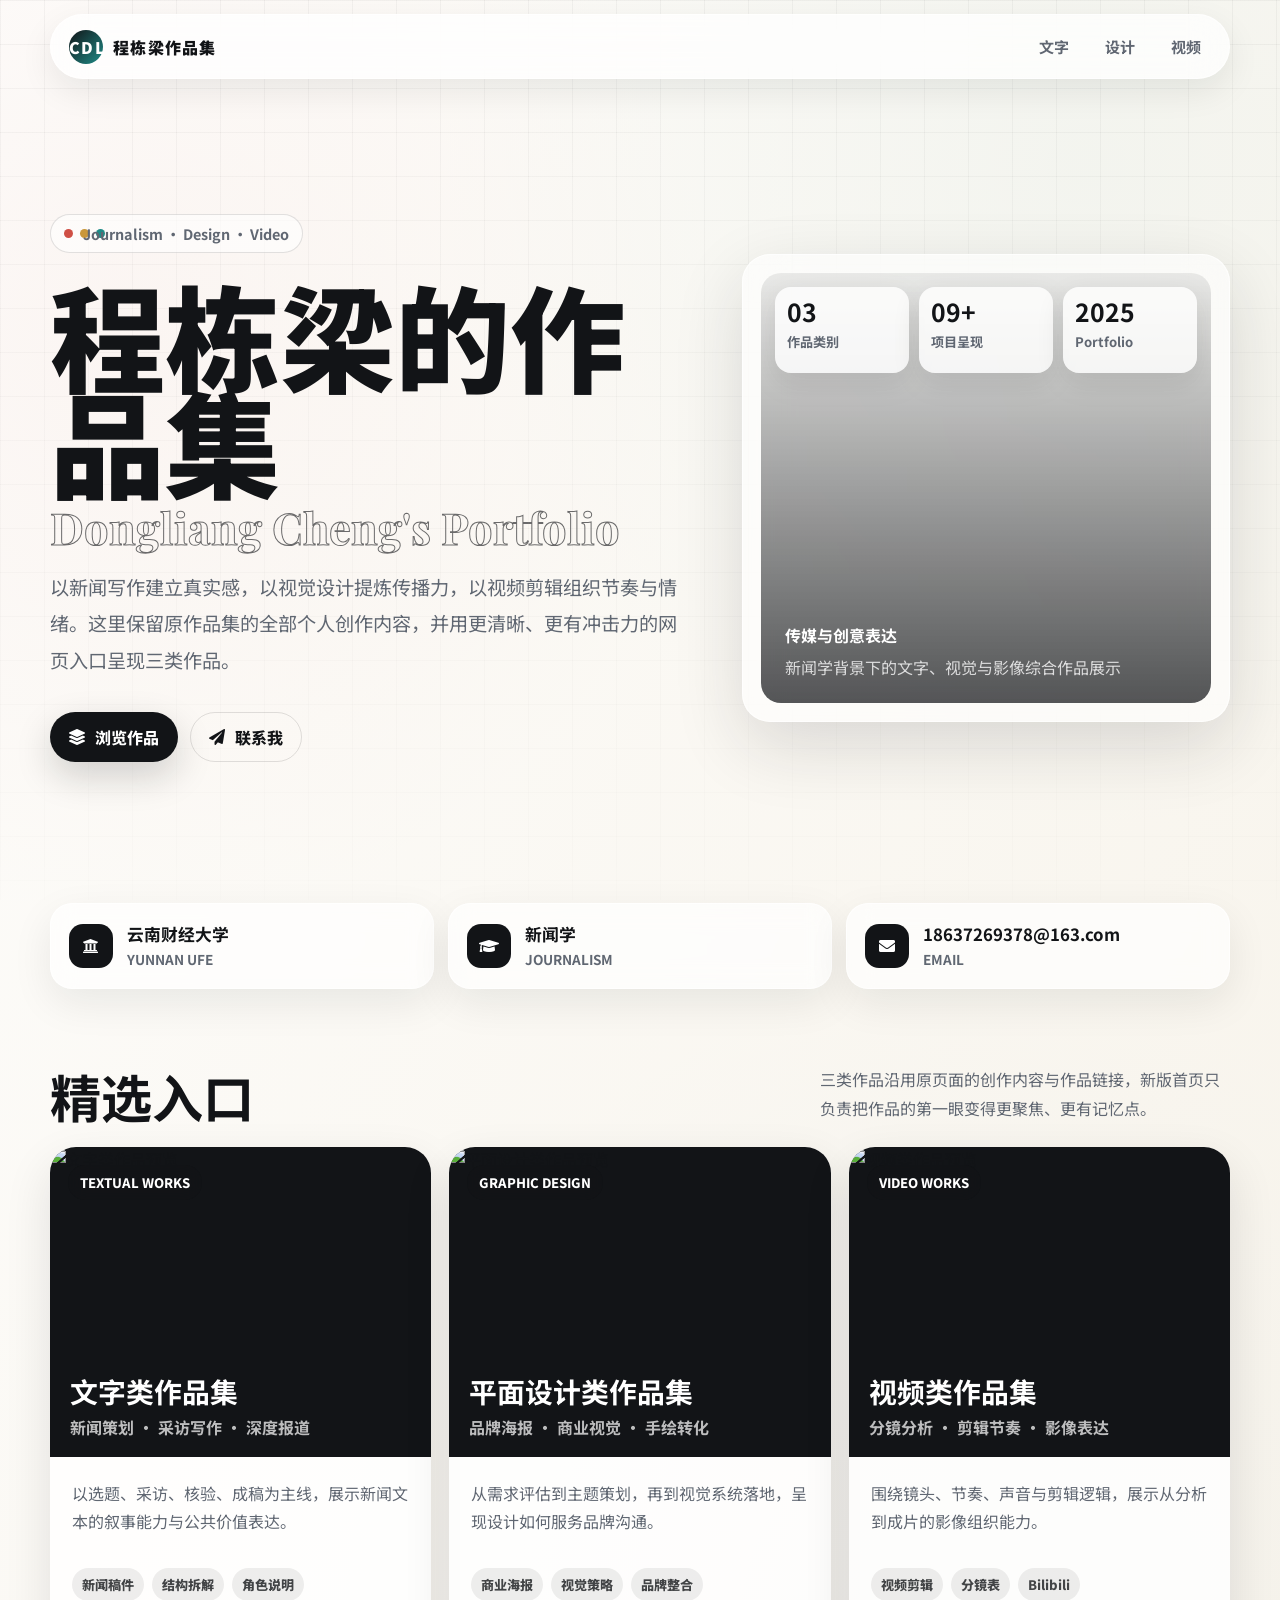
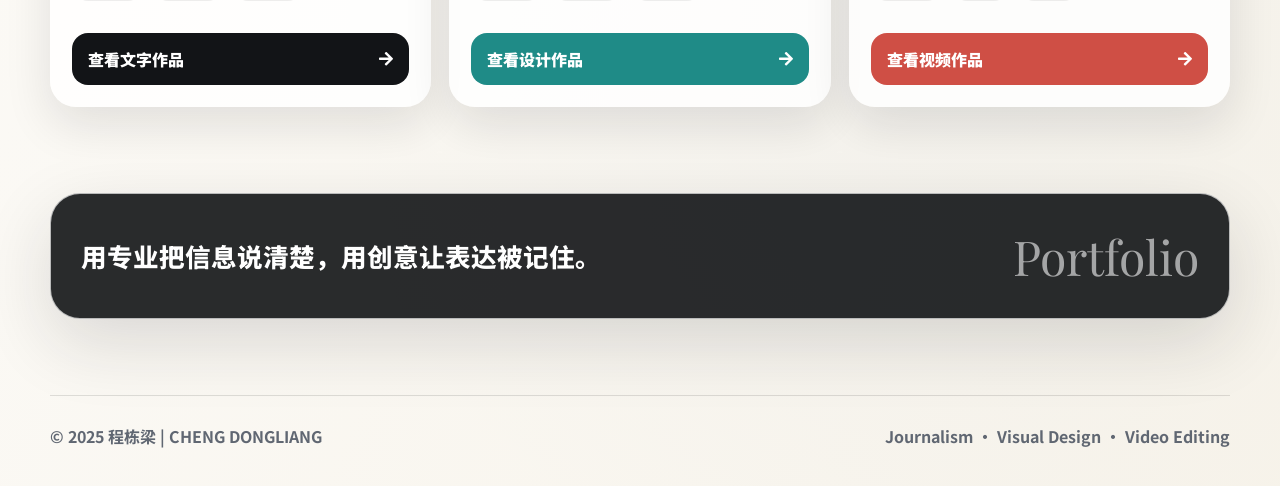
==== index.html @ c4493c50 "Publish portfolio site" ====
<!DOCTYPE html>
<html lang="zh-CN">
<head>
    <meta charset="UTF-8">
    <meta name="viewport" content="width=device-width, initial-scale=1.0">
    <title>程栋梁的作品集 | DONGLIANG CHENG'S PORTFOLIO</title>
    <link rel="preconnect" href="https://fonts.googleapis.com">
    <link rel="preconnect" href="https://fonts.gstatic.com" crossorigin>
    <link href="https://fonts.googleapis.com/css2?family=Noto+Sans+SC:wght@400;500;700;900&family=Playfair+Display:wght@600;700&display=swap" rel="stylesheet">
    <link rel="stylesheet" href="https://cdnjs.cloudflare.com/ajax/libs/font-awesome/5.15.3/css/all.min.css">
    <style>
        :root {
            --ink: #121417;
            --muted: #606772;
            --paper: #f7f3ea;
            --surface: rgba(255, 255, 255, 0.82);
            --line: rgba(18, 20, 23, 0.12);
            --gold: #c9973a;
            --red: #cf4f45;
            --teal: #1f8b87;
            --blue: #3d6fba;
            --shadow: 0 24px 70px rgba(28, 30, 34, 0.14);
        }

        * {
            box-sizing: border-box;
        }

        html {
            scroll-behavior: smooth;
        }

        body {
            margin: 0;
            min-height: 100vh;
            font-family: "Noto Sans SC", "Microsoft YaHei", sans-serif;
            color: var(--ink);
            background:
                linear-gradient(115deg, rgba(255,255,255,0.78), rgba(247,243,234,0.86)),
                radial-gradient(circle at 10% 16%, rgba(207,79,69,0.18), transparent 28%),
                radial-gradient(circle at 85% 8%, rgba(31,139,135,0.18), transparent 30%),
                radial-gradient(circle at 76% 78%, rgba(61,111,186,0.16), transparent 34%),
                var(--paper);
            overflow-x: hidden;
        }

        body::before {
            content: "";
            position: fixed;
            inset: 0;
            z-index: -2;
            background-image:
                linear-gradient(rgba(18,20,23,0.045) 1px, transparent 1px),
                linear-gradient(90deg, rgba(18,20,23,0.045) 1px, transparent 1px);
            background-size: 44px 44px;
            mask-image: linear-gradient(to bottom, rgba(0,0,0,0.9), rgba(0,0,0,0.2));
        }

        a {
            color: inherit;
            text-decoration: none;
        }

        img {
            display: block;
            max-width: 100%;
        }

        .cursor-light {
            position: fixed;
            width: 280px;
            height: 280px;
            border-radius: 50%;
            pointer-events: none;
            z-index: -1;
            background: radial-gradient(circle, rgba(255,255,255,0.72), transparent 66%);
            transform: translate(-50%, -50%);
            opacity: 0;
            transition: opacity 0.25s ease;
            filter: blur(4px);
        }

        .site-shell {
            width: min(1180px, calc(100% - 40px));
            margin: 0 auto;
        }

        .topbar {
            position: sticky;
            top: 14px;
            z-index: 20;
            display: flex;
            align-items: center;
            justify-content: space-between;
            gap: 18px;
            margin: 14px auto 0;
            padding: 12px 14px 12px 18px;
            border: 1px solid rgba(255,255,255,0.65);
            border-radius: 999px;
            background: rgba(255, 255, 255, 0.74);
            backdrop-filter: blur(18px);
            box-shadow: 0 12px 34px rgba(18,20,23,0.08);
        }

        .brand-mark {
            display: flex;
            align-items: center;
            gap: 10px;
            font-weight: 900;
            letter-spacing: 0.08em;
        }

        .brand-mark span:first-child {
            display: grid;
            place-items: center;
            width: 34px;
            height: 34px;
            border-radius: 50%;
            color: white;
            background: linear-gradient(135deg, var(--ink), var(--teal));
        }

        .nav-links {
            display: flex;
            align-items: center;
            gap: 8px;
        }

        .nav-links a {
            padding: 9px 14px;
            border-radius: 999px;
            color: var(--muted);
            font-size: 0.94rem;
            font-weight: 700;
            transition: all 0.25s ease;
        }

        .nav-links a:hover {
            color: var(--ink);
            background: rgba(18,20,23,0.07);
        }

        .hero {
            min-height: calc(100vh - 76px);
            display: grid;
            grid-template-columns: minmax(0, 1.02fr) minmax(340px, 0.78fr);
            align-items: center;
            gap: 54px;
            padding: 58px 0 64px;
        }

        .eyebrow {
            display: inline-flex;
            align-items: center;
            gap: 10px;
            width: fit-content;
            padding: 8px 13px;
            border: 1px solid var(--line);
            border-radius: 999px;
            color: var(--muted);
            background: rgba(255,255,255,0.58);
            font-size: 0.9rem;
            font-weight: 700;
        }

        .eyebrow::before {
            content: "";
            width: 9px;
            height: 9px;
            border-radius: 50%;
            background: var(--red);
            box-shadow: 16px 0 0 var(--gold), 32px 0 0 var(--teal);
        }

        h1 {
            margin: 28px 0 22px;
            font-size: clamp(3.1rem, 9vw, 7.4rem);
            line-height: 0.92;
            letter-spacing: 0;
            font-weight: 900;
        }

        h1 .en {
            display: block;
            margin-top: 14px;
            font-family: "Playfair Display", serif;
            font-size: clamp(1.4rem, 3.4vw, 3.1rem);
            font-weight: 700;
            color: transparent;
            -webkit-text-stroke: 1px rgba(18,20,23,0.62);
        }

        .hero-copy {
            max-width: 720px;
            color: var(--muted);
            font-size: clamp(1rem, 1.8vw, 1.2rem);
            line-height: 1.9;
        }

        .hero-actions {
            display: flex;
            flex-wrap: wrap;
            gap: 12px;
            margin-top: 34px;
        }

        .button {
            display: inline-flex;
            align-items: center;
            justify-content: center;
            gap: 10px;
            min-height: 46px;
            padding: 12px 18px;
            border-radius: 999px;
            border: 1px solid var(--line);
            font-weight: 800;
            transition: transform 0.24s ease, box-shadow 0.24s ease, background 0.24s ease;
        }

        .button.primary {
            color: white;
            border-color: transparent;
            background: var(--ink);
            box-shadow: 0 14px 36px rgba(18,20,23,0.18);
        }

        .button:hover {
            transform: translateY(-3px);
            box-shadow: 0 16px 34px rgba(18,20,23,0.14);
        }

        .profile-panel {
            position: relative;
            padding: 18px;
            border: 1px solid rgba(255,255,255,0.7);
            border-radius: 28px;
            background: rgba(255,255,255,0.58);
            box-shadow: var(--shadow);
            backdrop-filter: blur(20px);
        }

        .portrait-card {
            overflow: hidden;
            border-radius: 20px;
            min-height: 430px;
            display: flex;
            flex-direction: column;
            justify-content: space-between;
            background:
                linear-gradient(to bottom, rgba(18,20,23,0.08), rgba(18,20,23,0.72)),
                url("https://user4170.cn.imgto.link/public/20260311/01-1.avif") center/cover;
        }

        .profile-stats {
            display: grid;
            grid-template-columns: repeat(3, 1fr);
            gap: 10px;
            padding: 14px;
        }

        .stat {
            min-height: 86px;
            padding: 12px;
            border-radius: 16px;
            background: rgba(255,255,255,0.82);
            box-shadow: 0 10px 28px rgba(18,20,23,0.1);
        }

        .stat strong {
            display: block;
            font-size: 1.55rem;
            line-height: 1;
        }

        .stat span {
            display: block;
            margin-top: 8px;
            color: var(--muted);
            font-size: 0.82rem;
            font-weight: 700;
        }

        .profile-info {
            padding: 24px;
            color: white;
        }

        .profile-info p {
            margin: 8px 0 0;
            color: rgba(255,255,255,0.78);
        }

        .info-grid {
            display: grid;
            grid-template-columns: repeat(3, 1fr);
            gap: 14px;
            margin: 0 0 76px;
        }

        .info-item {
            display: flex;
            gap: 14px;
            align-items: center;
            padding: 18px;
            border: 1px solid rgba(255,255,255,0.68);
            border-radius: 22px;
            background: rgba(255,255,255,0.66);
            backdrop-filter: blur(12px);
            box-shadow: 0 14px 40px rgba(18,20,23,0.08);
        }

        .info-item i {
            display: grid;
            place-items: center;
            flex: 0 0 44px;
            width: 44px;
            height: 44px;
            border-radius: 14px;
            color: white;
            background: var(--ink);
        }

        .info-item strong {
            display: block;
            font-size: 1.05rem;
        }

        .info-item span {
            color: var(--muted);
            font-size: 0.85rem;
            font-weight: 700;
        }

        .section-heading {
            display: flex;
            align-items: end;
            justify-content: space-between;
            gap: 24px;
            margin-bottom: 24px;
        }

        .section-heading h2 {
            margin: 0;
            font-size: clamp(2rem, 4vw, 4rem);
            line-height: 1;
            letter-spacing: 0;
        }

        .section-heading p {
            max-width: 410px;
            margin: 0;
            color: var(--muted);
            line-height: 1.8;
        }

        .work-grid {
            display: grid;
            grid-template-columns: repeat(3, 1fr);
            gap: 18px;
            padding-bottom: 86px;
        }

        .work-card {
            position: relative;
            overflow: hidden;
            min-height: 560px;
            border-radius: 26px;
            background: var(--surface);
            box-shadow: 0 18px 48px rgba(18,20,23,0.11);
            transform: translateY(24px);
            opacity: 0;
            transition: transform 0.65s cubic-bezier(.2,.8,.2,1), opacity 0.65s ease, box-shadow 0.28s ease;
        }

        .work-card.is-visible {
            transform: translateY(0);
            opacity: 1;
        }

        .work-card:hover {
            transform: translateY(-8px);
            box-shadow: 0 28px 80px rgba(18,20,23,0.18);
        }

        .work-media {
            height: 310px;
            position: relative;
            overflow: hidden;
            background: var(--ink);
        }

        .work-media::after {
            content: "";
            position: absolute;
            inset: 0;
            background: linear-gradient(to bottom, transparent 36%, rgba(18,20,23,0.8));
        }

        .work-media img {
            width: 100%;
            height: 100%;
            object-fit: cover;
            transition: transform 0.7s ease;
        }

        .work-card:hover img {
            transform: scale(1.06);
        }

        .work-tag {
            position: absolute;
            top: 18px;
            left: 18px;
            z-index: 1;
            padding: 8px 12px;
            border-radius: 999px;
            color: white;
            background: rgba(18,20,23,0.72);
            backdrop-filter: blur(10px);
            font-size: 0.82rem;
            font-weight: 800;
        }

        .work-title {
            position: absolute;
            left: 20px;
            right: 20px;
            bottom: 18px;
            z-index: 1;
            color: white;
        }

        .work-title h3 {
            margin: 0;
            font-size: 1.74rem;
            line-height: 1.2;
        }

        .work-title span {
            display: block;
            margin-top: 6px;
            color: rgba(255,255,255,0.72);
            font-weight: 700;
        }

        .work-body {
            display: flex;
            min-height: 250px;
            flex-direction: column;
            justify-content: space-between;
            gap: 18px;
            padding: 22px;
        }

        .work-body p {
            margin: 0;
            color: var(--muted);
            line-height: 1.8;
        }

        .mini-list {
            display: flex;
            flex-wrap: wrap;
            gap: 8px;
        }

        .mini-list span {
            padding: 7px 10px;
            border-radius: 999px;
            color: rgba(18,20,23,0.78);
            background: rgba(18,20,23,0.07);
            font-size: 0.82rem;
            font-weight: 800;
        }

        .work-link {
            display: inline-flex;
            align-items: center;
            justify-content: space-between;
            gap: 14px;
            width: 100%;
            padding: 14px 16px;
            border-radius: 16px;
            color: white;
            background: var(--ink);
            font-weight: 900;
        }

        .work-card:nth-child(2) .work-link,
        .work-card:nth-child(2) .info-item i {
            background: var(--teal);
        }

        .work-card:nth-child(3) .work-link,
        .work-card:nth-child(3) .info-item i {
            background: var(--red);
        }

        .quote-band {
            display: grid;
            grid-template-columns: 1fr auto;
            align-items: center;
            gap: 26px;
            margin-bottom: 76px;
            padding: 30px;
            border: 1px solid rgba(255,255,255,0.68);
            border-radius: 30px;
            background: rgba(18,20,23,0.9);
            color: white;
            box-shadow: var(--shadow);
        }

        .quote-band p {
            margin: 0;
            max-width: 800px;
            font-size: clamp(1.18rem, 2vw, 1.7rem);
            line-height: 1.7;
            font-weight: 800;
        }

        .quote-band span {
            color: rgba(255,255,255,0.58);
            font-family: "Playfair Display", serif;
            font-size: 3rem;
        }

        footer {
            display: flex;
            justify-content: space-between;
            gap: 20px;
            padding: 28px 0 38px;
            border-top: 1px solid var(--line);
            color: var(--muted);
            font-weight: 700;
        }

        @media (max-width: 980px) {
            .hero,
            .info-grid,
            .work-grid,
            .quote-band {
                grid-template-columns: 1fr;
            }

            .hero {
                padding-top: 42px;
            }

            .profile-panel {
                max-width: 560px;
            }

            .section-heading {
                align-items: flex-start;
                flex-direction: column;
            }
        }

        @media (max-width: 700px) {
            .site-shell {
                width: min(100% - 24px, 1180px);
            }

            .topbar {
                align-items: flex-start;
                border-radius: 24px;
                flex-direction: column;
            }

            .nav-links {
                width: 100%;
                display: grid;
                grid-template-columns: repeat(3, 1fr);
            }

            .nav-links a {
                text-align: center;
                padding-inline: 8px;
            }

            .hero {
                min-height: auto;
                gap: 28px;
            }

            .hero-actions {
                flex-direction: column;
            }

            .button {
                width: 100%;
            }

            .profile-stats {
                grid-template-columns: 1fr;
            }

            .portrait-card {
                min-height: 390px;
            }

            .info-item {
                padding: 14px;
            }

            .work-card {
                min-height: auto;
            }

            .work-media {
                height: 270px;
            }

            footer {
                flex-direction: column;
            }
        }

        html,
        body {
            max-width: 100%;
            overflow-x: hidden;
        }

        @media (max-width: 700px) {
            .site-shell {
                overflow: hidden;
            }

            .topbar {
                width: 100%;
            }

            .topbar,
            .hero,
            .profile-panel,
            .work-card,
            .quote-band {
                max-width: 100%;
            }

            .nav-links {
                width: calc(100vw - 52px);
                max-width: 100%;
                display: flex;
                gap: 10px;
                justify-content: flex-start;
                overflow: hidden;
            }

            .nav-links a {
                flex: 0 0 auto;
                min-width: 0;
                white-space: nowrap;
                font-size: 0.92rem;
            }

            .hero > div {
                width: 100%;
                min-width: 0;
            }

            .hero h1 {
                max-width: 100%;
                font-size: clamp(1.95rem, 10vw, 3rem);
                line-height: 0.98;
                overflow-wrap: anywhere;
                word-break: break-all;
            }

            .hero h1 .en {
                font-size: clamp(1.05rem, 5.6vw, 1.55rem);
                word-break: normal;
            }

            .hero-subtitle,
            .hero-copy,
            .section-heading,
            .work-content {
                max-width: 100%;
                overflow-wrap: anywhere;
                word-break: break-word;
            }

            .hero-actions {
                width: 100%;
            }
        }

        @media (max-width: 430px) {
            .brand-mark span {
                font-size: 1rem;
            }

            .nav-links a {
                padding-inline: 4px;
                font-size: 0.8rem;
            }

            .hero h1 {
                font-size: clamp(1.85rem, 9.4vw, 2.65rem);
            }

            .portrait-card {
                min-height: 330px;
            }
        }
    </style>
</head>
<body>
    <div class="cursor-light" aria-hidden="true"></div>

    <div class="site-shell">
        <nav class="topbar" aria-label="作品集导航">
            <a class="brand-mark" href="index.html" aria-label="返回作品集首页">
                <span>CDL</span>
                <span>程栋梁作品集</span>
            </a>
            <div class="nav-links">
                <a href="text.html">文字</a>
                <a href="design.html">设计</a>
                <a href="video.html">视频</a>
            </div>
        </nav>

        <header class="hero">
            <div>
                <div class="eyebrow">Journalism · Design · Video</div>
                <h1>
                    程栋梁的作品集
                    <span class="en">Dongliang Cheng's Portfolio</span>
                </h1>
                <p class="hero-copy">
                    以新闻写作建立真实感，以视觉设计提炼传播力，以视频剪辑组织节奏与情绪。这里保留原作品集的全部个人创作内容，并用更清晰、更有冲击力的网页入口呈现三类作品。
                </p>
                <div class="hero-actions">
                    <a class="button primary" href="#works"><i class="fas fa-layer-group"></i> 浏览作品</a>
                    <a class="button" href="mailto:18637269378@163.com"><i class="fas fa-paper-plane"></i> 联系我</a>
                </div>
            </div>

            <aside class="profile-panel" aria-label="个人信息概览">
                <div class="portrait-card">
                    <div class="profile-stats">
                        <div class="stat"><strong>03</strong><span>作品类别</span></div>
                        <div class="stat"><strong>09+</strong><span>项目呈现</span></div>
                        <div class="stat"><strong>2025</strong><span>Portfolio</span></div>
                    </div>
                    <div class="profile-info">
                        <strong>传媒与创意表达</strong>
                        <p>新闻学背景下的文字、视觉与影像综合作品展示</p>
                    </div>
                </div>
            </aside>
        </header>

        <section class="info-grid" aria-label="个人资料">
            <div class="info-item">
                <i class="fas fa-university"></i>
                <div><strong>云南财经大学</strong><span>YUNNAN UFE</span></div>
            </div>
            <div class="info-item">
                <i class="fas fa-graduation-cap"></i>
                <div><strong>新闻学</strong><span>JOURNALISM</span></div>
            </div>
            <div class="info-item">
                <i class="fas fa-envelope"></i>
                <div><strong>18637269378@163.com</strong><span>EMAIL</span></div>
            </div>
        </section>

        <main id="works">
            <div class="section-heading">
                <h2>精选入口</h2>
                <p>三类作品沿用原页面的创作内容与作品链接，新版首页只负责把作品的第一眼变得更聚焦、更有记忆点。</p>
            </div>

            <section class="work-grid" aria-label="作品分类">
                <article class="work-card">
                    <div class="work-media">
                        <img src="https://user4170.cn.imgto.link/public/20260311/13eaa96a0163a39786ba721686a3114.avif" alt="文字类作品预览">
                        <div class="work-tag">TEXTUAL WORKS</div>
                        <div class="work-title">
                            <h3>文字类作品集</h3>
                            <span>新闻策划 · 采访写作 · 深度报道</span>
                        </div>
                    </div>
                    <div class="work-body">
                        <p>以选题、采访、核验、成稿为主线，展示新闻文本的叙事能力与公共价值表达。</p>
                        <div class="mini-list">
                            <span>新闻稿件</span><span>结构拆解</span><span>角色说明</span>
                        </div>
                        <a class="work-link" href="text.html">查看文字作品 <i class="fas fa-arrow-right"></i></a>
                    </div>
                </article>

                <article class="work-card">
                    <div class="work-media">
                        <img src="https://user4170.cn.imgto.link/public/20260311/01.jpg" alt="平面设计类作品预览">
                        <div class="work-tag">GRAPHIC DESIGN</div>
                        <div class="work-title">
                            <h3>平面设计类作品集</h3>
                            <span>品牌海报 · 商业视觉 · 手绘转化</span>
                        </div>
                    </div>
                    <div class="work-body">
                        <p>从需求评估到主题策划，再到视觉系统落地，呈现设计如何服务品牌沟通。</p>
                        <div class="mini-list">
                            <span>商业海报</span><span>视觉策略</span><span>品牌整合</span>
                        </div>
                        <a class="work-link" href="design.html">查看设计作品 <i class="fas fa-arrow-right"></i></a>
                    </div>
                </article>

                <article class="work-card">
                    <div class="work-media">
                        <img src="https://user4170.cn.imgto.link/public/20260311/20250714211920.avif" alt="视频类作品预览">
                        <div class="work-tag">VIDEO WORKS</div>
                        <div class="work-title">
                            <h3>视频类作品集</h3>
                            <span>分镜分析 · 剪辑节奏 · 影像表达</span>
                        </div>
                    </div>
                    <div class="work-body">
                        <p>围绕镜头、节奏、声音与剪辑逻辑，展示从分析到成片的影像组织能力。</p>
                        <div class="mini-list">
                            <span>视频剪辑</span><span>分镜表</span><span>Bilibili</span>
                        </div>
                        <a class="work-link" href="video.html">查看视频作品 <i class="fas fa-arrow-right"></i></a>
                    </div>
                </article>
            </section>
        </main>

        <section class="quote-band" aria-label="作品集理念">
            <p>用专业把信息说清楚，用创意让表达被记住。</p>
            <span>Portfolio</span>
        </section>

        <footer>
            <span>© 2025 程栋梁 | CHENG DONGLIANG</span>
            <span>Journalism · Visual Design · Video Editing</span>
        </footer>
    </div>

    <script>
        const cursorLight = document.querySelector(".cursor-light");
        const cards = document.querySelectorAll(".work-card");

        window.addEventListener("mousemove", (event) => {
            cursorLight.style.left = `${event.clientX}px`;
            cursorLight.style.top = `${event.clientY}px`;
            cursorLight.style.opacity = "1";
        });

        window.addEventListener("mouseleave", () => {
            cursorLight.style.opacity = "0";
        });

        const observer = new IntersectionObserver((entries) => {
            entries.forEach((entry) => {
                if (entry.isIntersecting) {
                    entry.target.classList.add("is-visible");
                }
            });
        }, { threshold: 0.16 });

        cards.forEach((card, index) => {
            card.style.transitionDelay = `${index * 90}ms`;
            observer.observe(card);
        });
    </script>
</body>
</html>
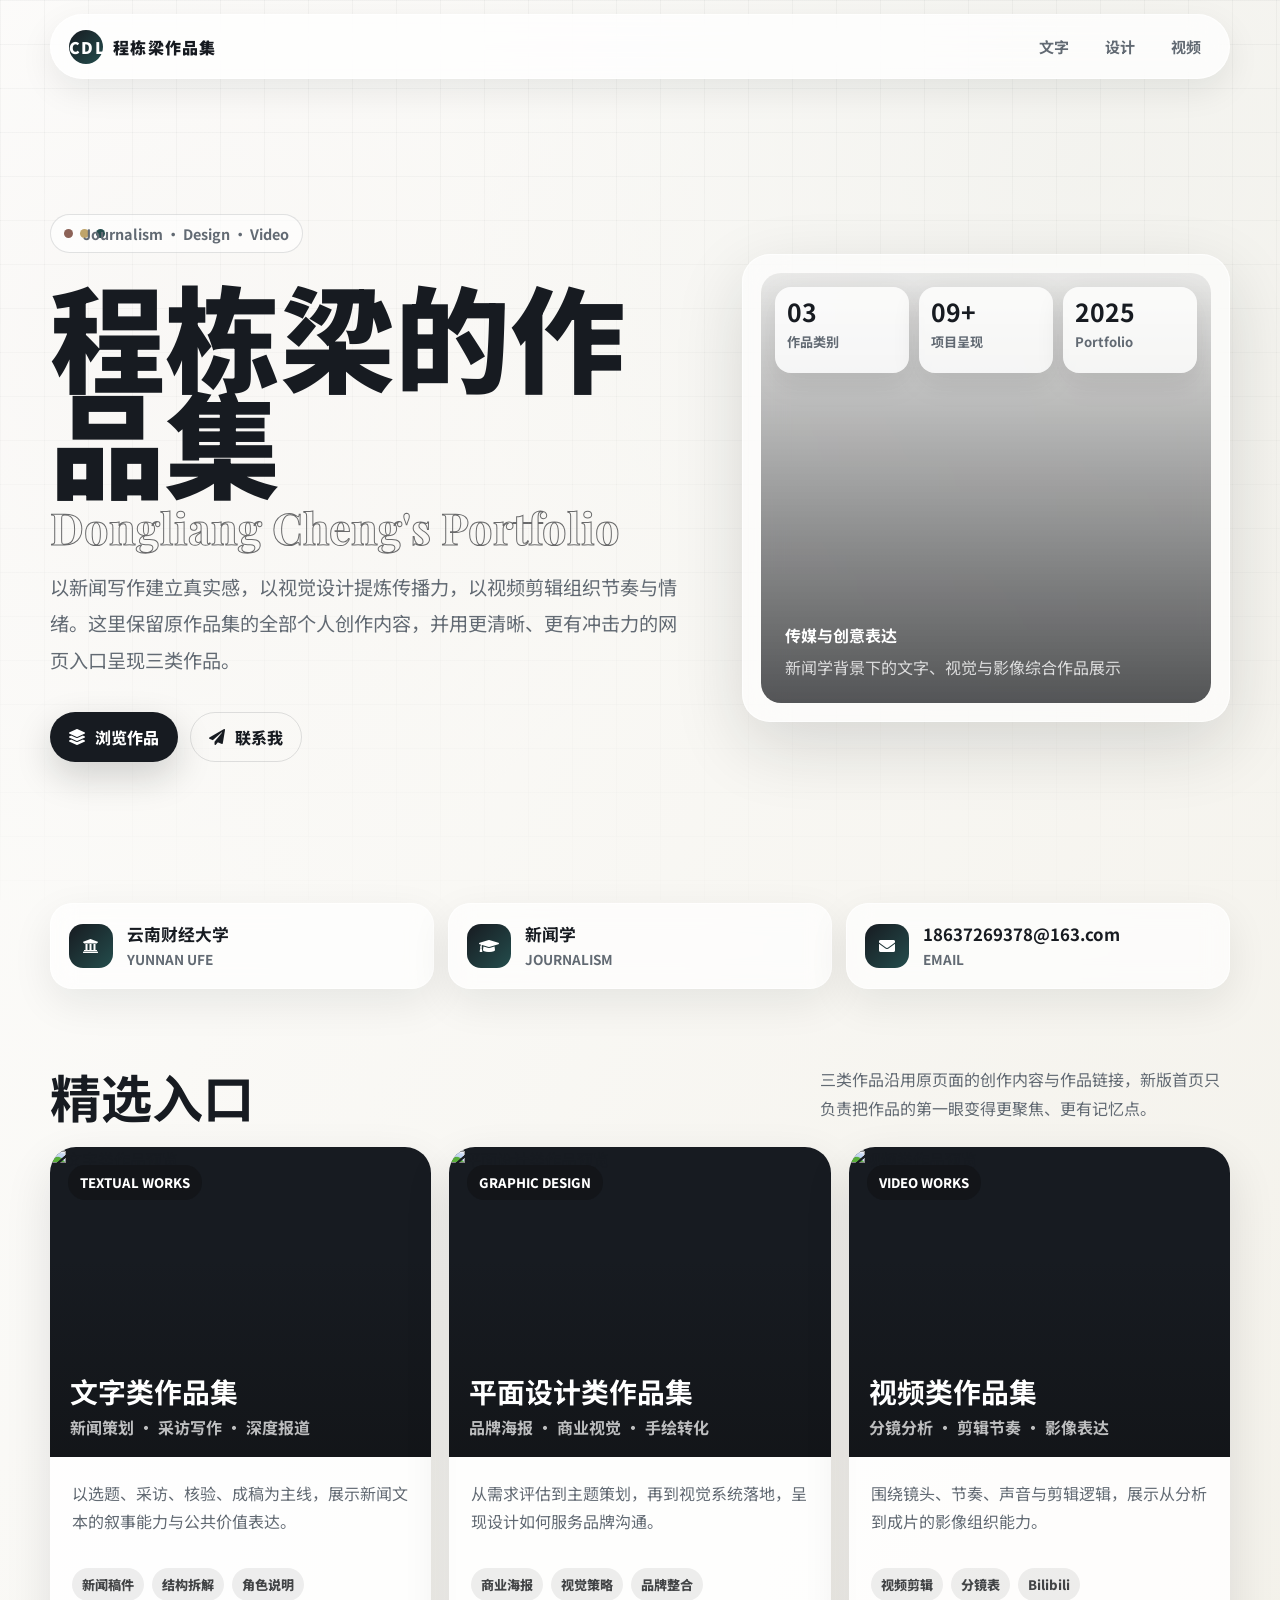
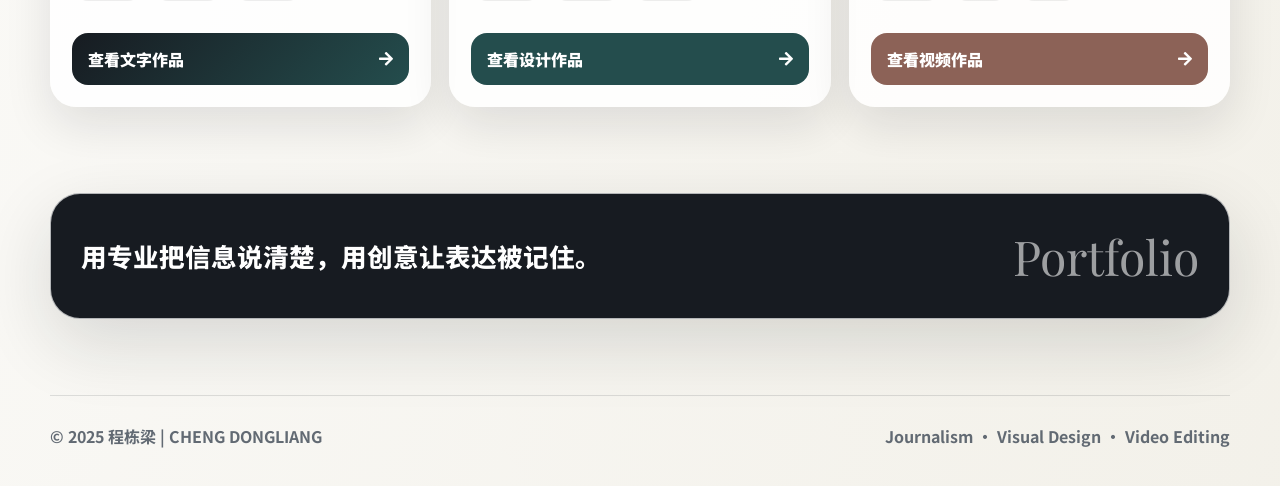
==== commit 9ea9e19c: "Harmonize portfolio color palette" ====
--- a/index.html
+++ b/index.html
@@ -705,6 +705,56 @@
                 min-height: 330px;
             }
         }
+
+        /* Harmonized color pass only; layout rules above stay untouched. */
+        :root {
+            --ink: #171B21;
+            --muted: #626A73;
+            --paper: #F3F1EA;
+            --surface: rgba(255, 255, 255, 0.84);
+            --line: rgba(23, 27, 33, 0.12);
+            --gold: #BFA46A;
+            --red: #8C6257;
+            --teal: #244D4D;
+            --blue: #5E6F7D;
+            --shadow: 0 24px 70px rgba(20, 25, 31, 0.14);
+        }
+
+        body {
+            background:
+                linear-gradient(115deg, rgba(255,255,255,0.82), rgba(243,241,234,0.9)),
+                radial-gradient(circle at 10% 16%, rgba(140,98,87,0.14), transparent 28%),
+                radial-gradient(circle at 85% 8%, rgba(36,77,77,0.16), transparent 30%),
+                radial-gradient(circle at 76% 78%, rgba(191,164,106,0.12), transparent 34%),
+                var(--paper);
+        }
+
+        body::before {
+            background-image:
+                linear-gradient(rgba(23,27,33,0.038) 1px, transparent 1px),
+                linear-gradient(90deg, rgba(23,27,33,0.038) 1px, transparent 1px);
+        }
+
+        .brand-mark span:first-child,
+        .info-item i,
+        .work-link {
+            background: linear-gradient(135deg, var(--ink), var(--teal));
+        }
+
+        .button.primary,
+        .quote-band {
+            background: var(--ink);
+        }
+
+        .work-card:nth-child(2) .work-link,
+        .work-card:nth-child(2) .info-item i {
+            background: var(--teal);
+        }
+
+        .work-card:nth-child(3) .work-link,
+        .work-card:nth-child(3) .info-item i {
+            background: var(--red);
+        }
     </style>
 </head>
 <body>
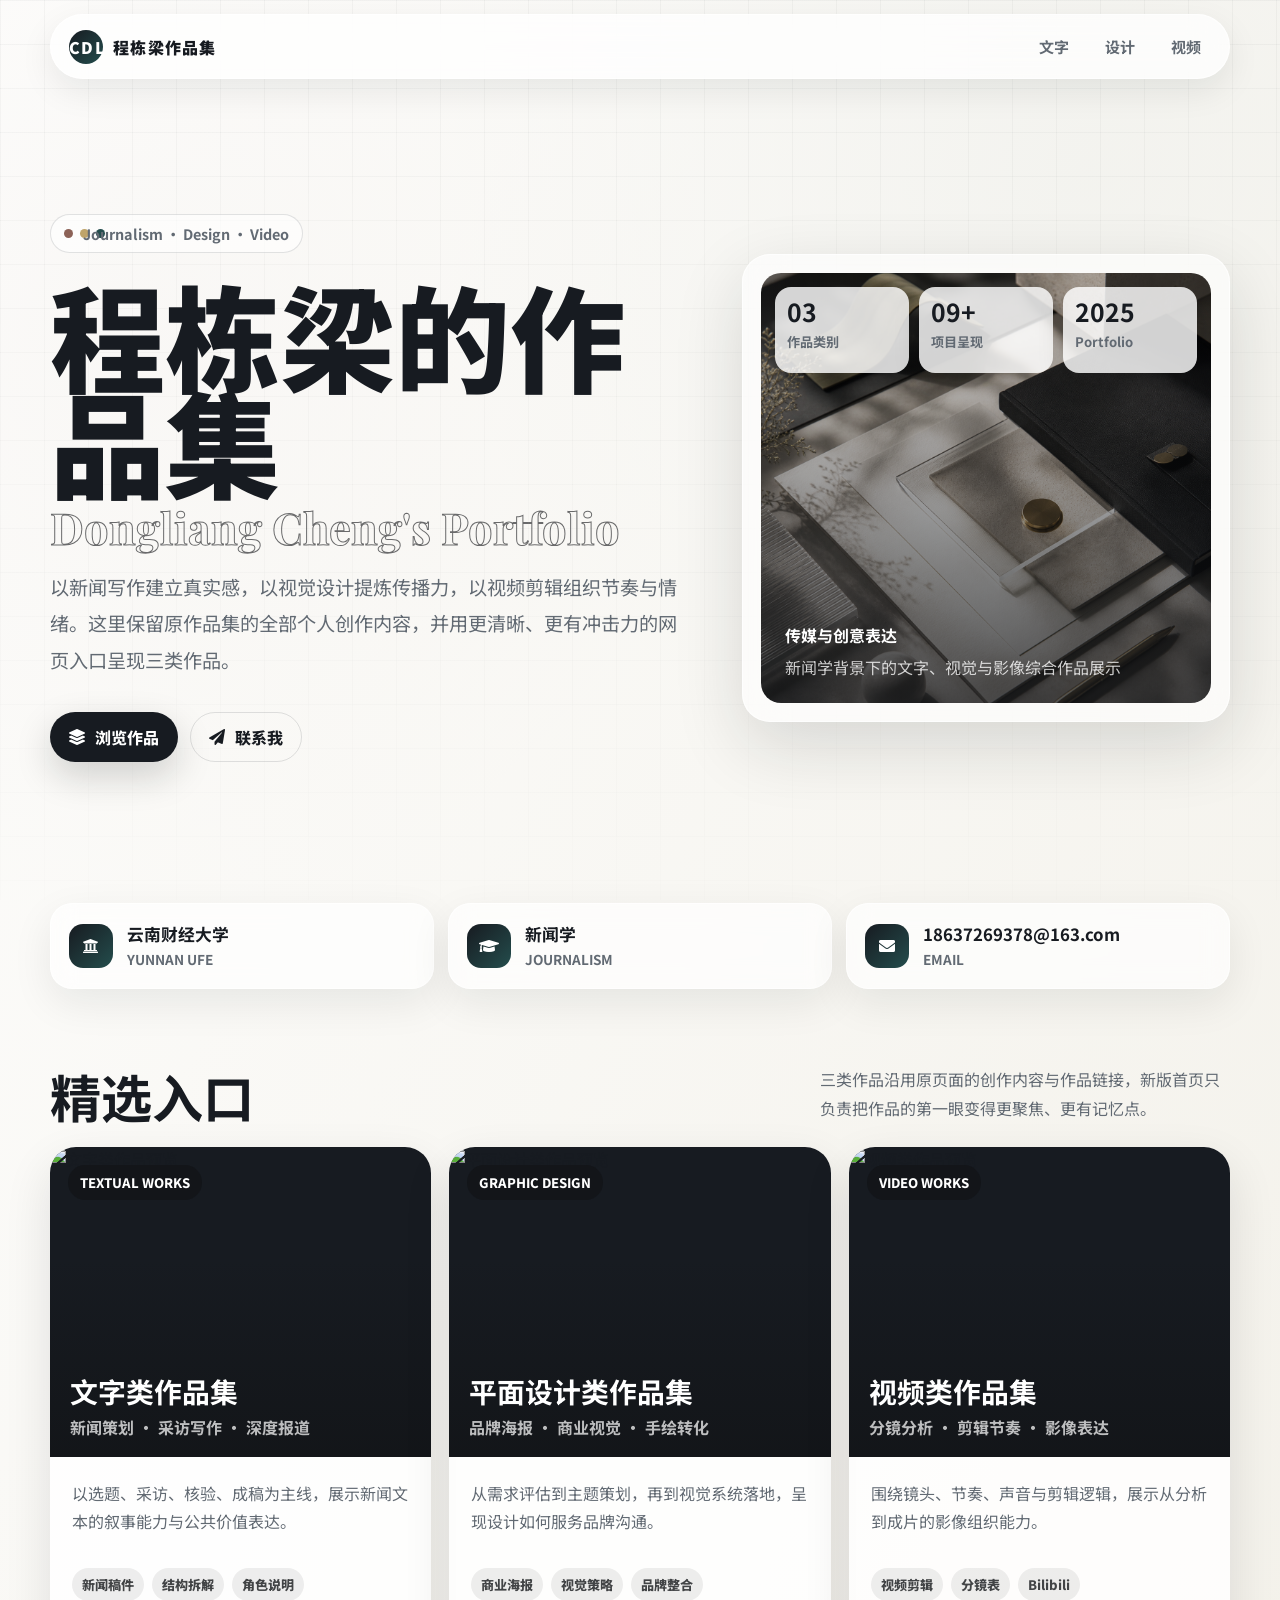
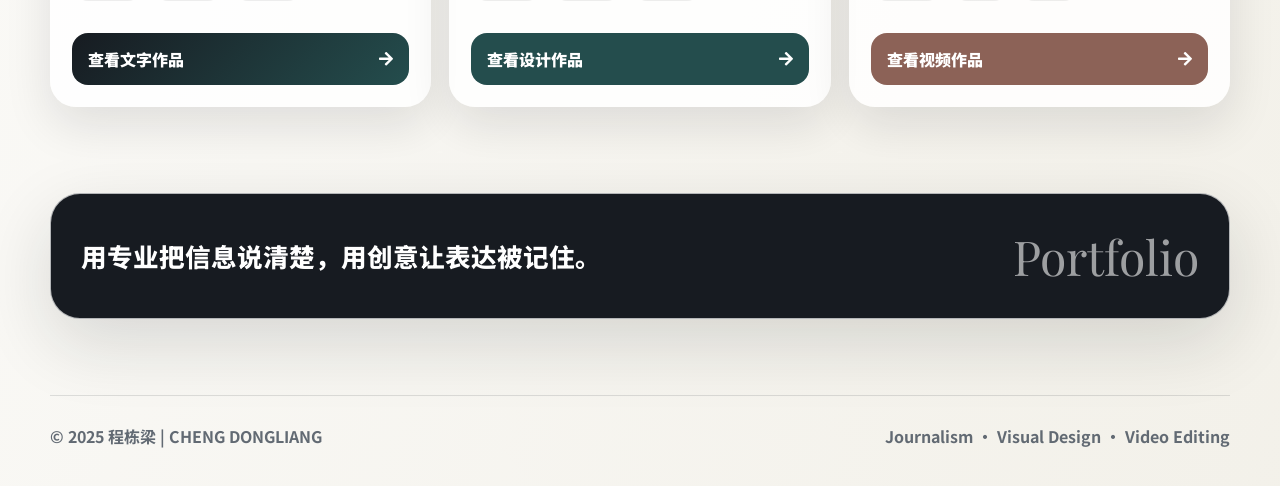
==== commit 7810c200: "Replace homepage hero image" ====
--- a/index.html
+++ b/index.html
@@ -248,7 +248,7 @@
             justify-content: space-between;
             background:
                 linear-gradient(to bottom, rgba(18,20,23,0.08), rgba(18,20,23,0.72)),
-                url("https://user4170.cn.imgto.link/public/20260311/01-1.avif") center/cover;
+                url("https://kchen2897-png.github.io/assets/home-hero-still-life.png") center/cover;
         }
 
         .profile-stats {
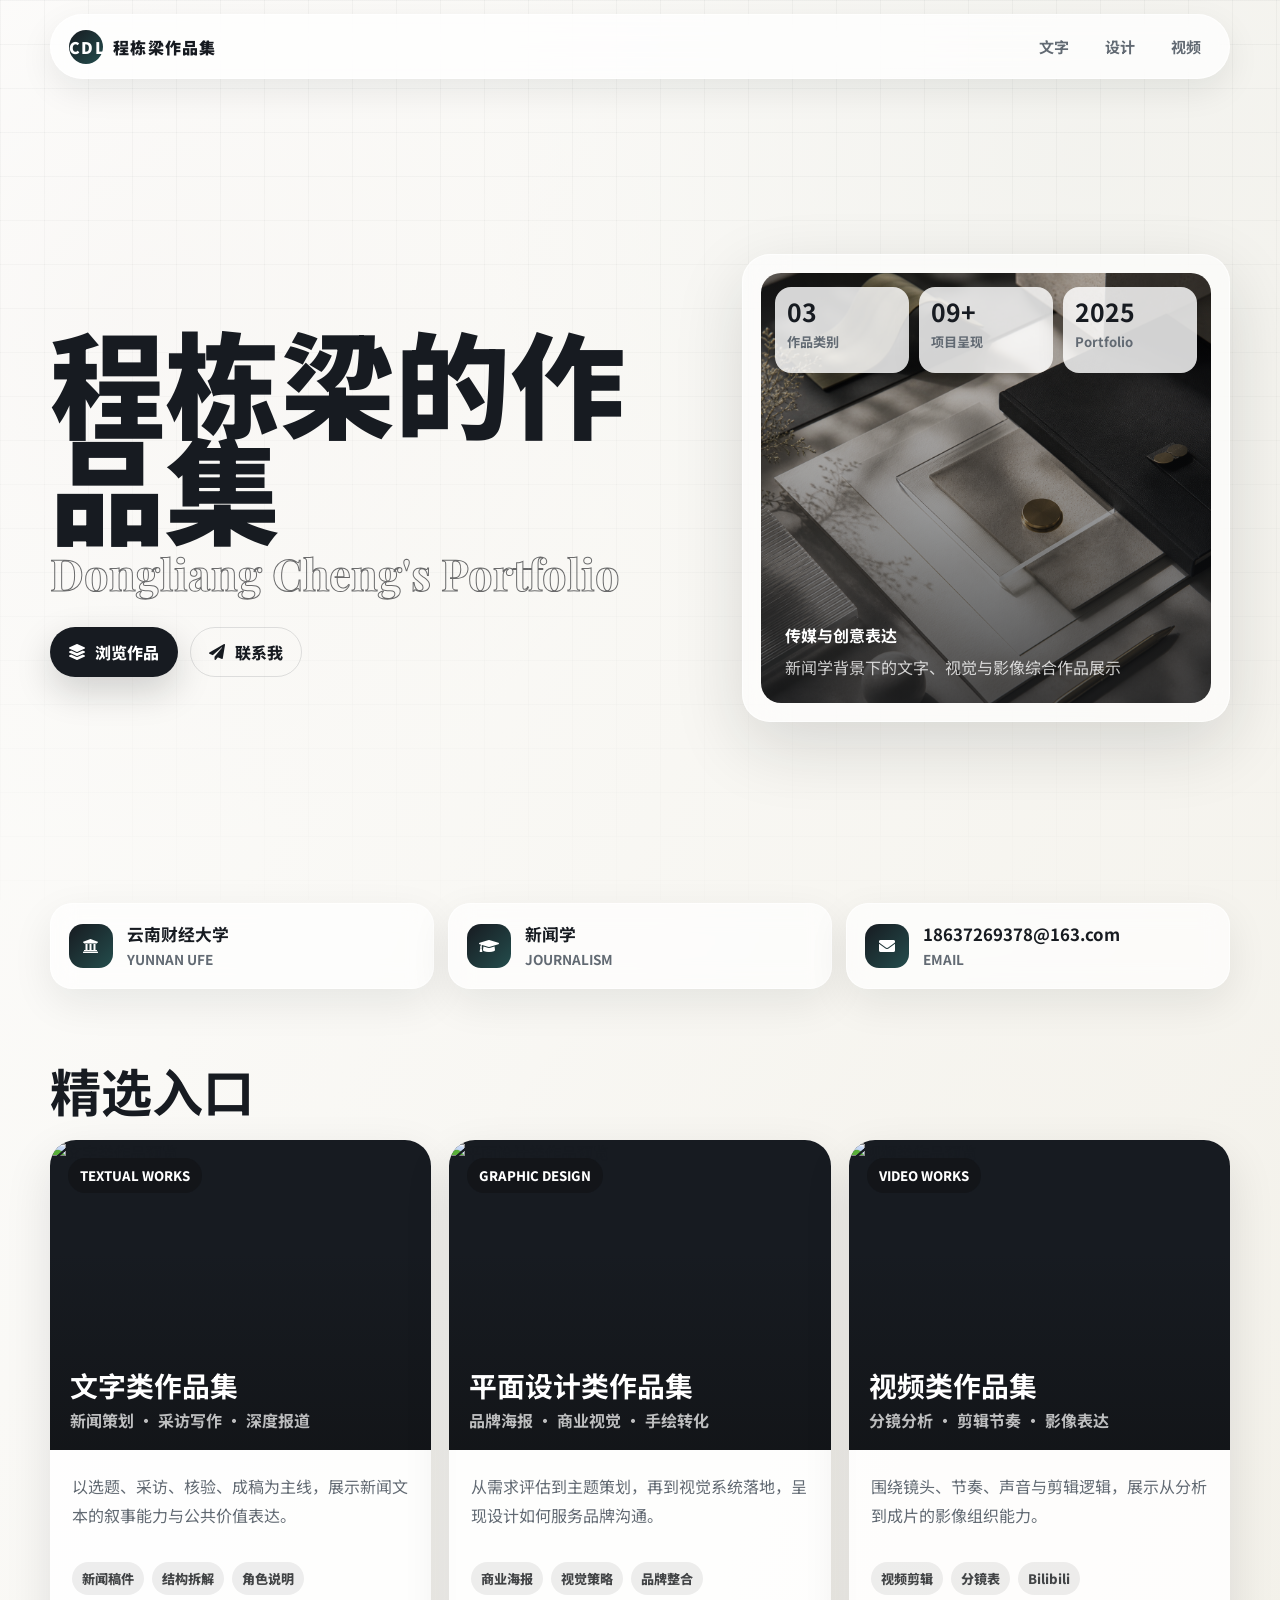
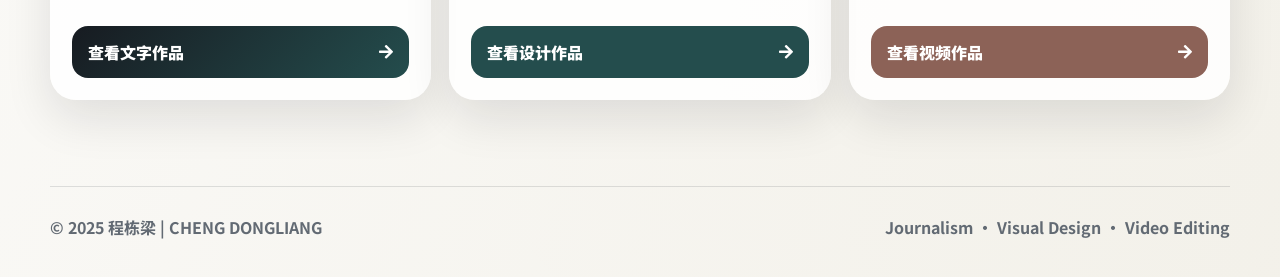
==== commit 1c906925: "Remove extra homepage copy" ====
--- a/index.html
+++ b/index.html
@@ -775,14 +775,10 @@
 
         <header class="hero">
             <div>
-                <div class="eyebrow">Journalism · Design · Video</div>
                 <h1>
                     程栋梁的作品集
                     <span class="en">Dongliang Cheng's Portfolio</span>
                 </h1>
-                <p class="hero-copy">
-                    以新闻写作建立真实感，以视觉设计提炼传播力，以视频剪辑组织节奏与情绪。这里保留原作品集的全部个人创作内容，并用更清晰、更有冲击力的网页入口呈现三类作品。
-                </p>
                 <div class="hero-actions">
                     <a class="button primary" href="#works"><i class="fas fa-layer-group"></i> 浏览作品</a>
                     <a class="button" href="mailto:18637269378@163.com"><i class="fas fa-paper-plane"></i> 联系我</a>
@@ -822,7 +818,6 @@
         <main id="works">
             <div class="section-heading">
                 <h2>精选入口</h2>
-                <p>三类作品沿用原页面的创作内容与作品链接，新版首页只负责把作品的第一眼变得更聚焦、更有记忆点。</p>
             </div>
 
             <section class="work-grid" aria-label="作品分类">
@@ -882,11 +877,6 @@
             </section>
         </main>
 
-        <section class="quote-band" aria-label="作品集理念">
-            <p>用专业把信息说清楚，用创意让表达被记住。</p>
-            <span>Portfolio</span>
-        </section>
-
         <footer>
             <span>© 2025 程栋梁 | CHENG DONGLIANG</span>
             <span>Journalism · Visual Design · Video Editing</span>
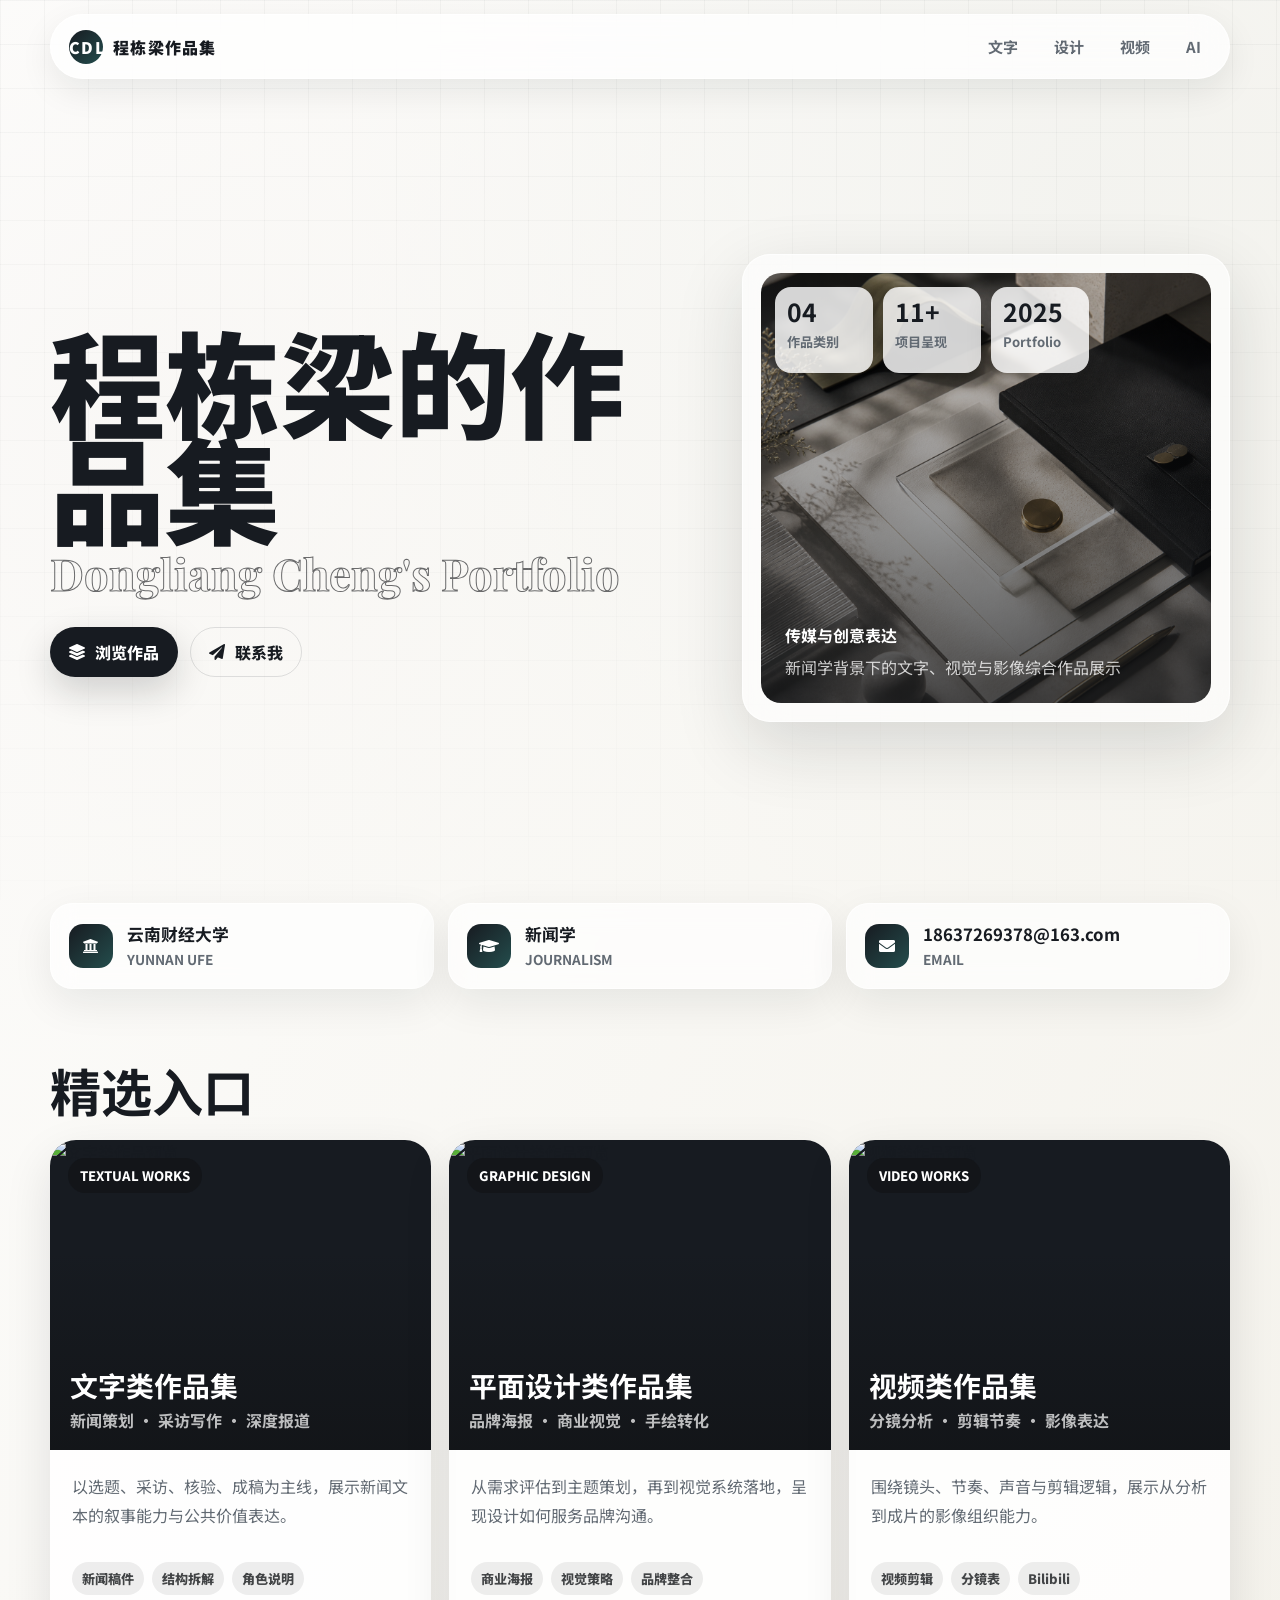
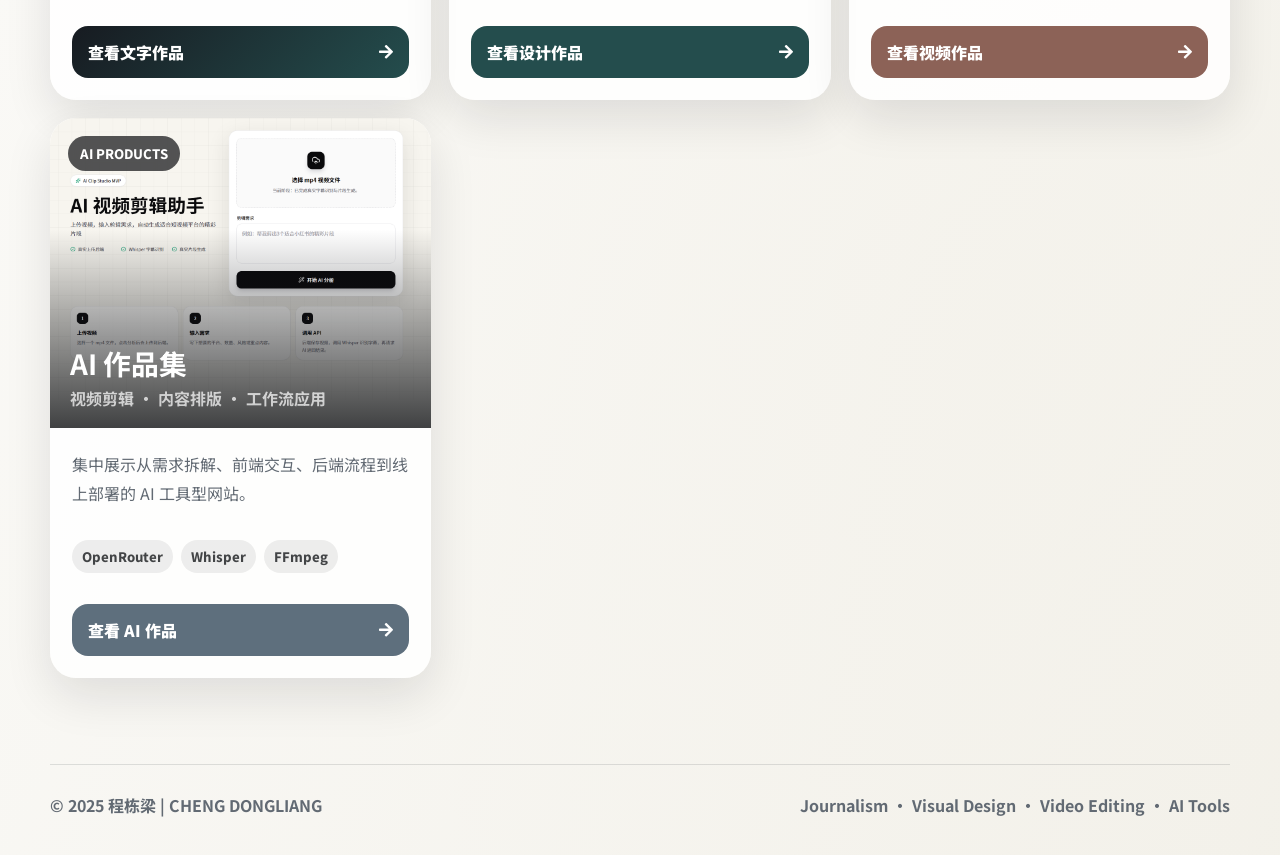
==== commit 65a68212: "Add AI works portfolio page" ====
--- a/index.html
+++ b/index.html
@@ -253,7 +253,7 @@
 
         .profile-stats {
             display: grid;
-            grid-template-columns: repeat(3, 1fr);
+            grid-template-columns: repeat(4, 1fr);
             gap: 10px;
             padding: 14px;
         }
@@ -496,6 +496,11 @@
             background: var(--red);
         }
 
+        .work-card:nth-child(4) .work-link,
+        .work-card:nth-child(4) .info-item i {
+            background: var(--blue);
+        }
+
         .quote-band {
             display: grid;
             grid-template-columns: 1fr auto;
@@ -570,7 +575,7 @@
             .nav-links {
                 width: 100%;
                 display: grid;
-                grid-template-columns: repeat(3, 1fr);
+                grid-template-columns: repeat(4, 1fr);
             }
 
             .nav-links a {
@@ -645,7 +650,13 @@
                 display: flex;
                 gap: 10px;
                 justify-content: flex-start;
-                overflow: hidden;
+                overflow-x: auto;
+                overflow-y: hidden;
+                scrollbar-width: none;
+            }
+
+            .nav-links::-webkit-scrollbar {
+                display: none;
             }
 
             .nav-links a {
@@ -755,6 +766,11 @@
         .work-card:nth-child(3) .info-item i {
             background: var(--red);
         }
+
+        .work-card:nth-child(4) .work-link,
+        .work-card:nth-child(4) .info-item i {
+            background: var(--blue);
+        }
     </style>
 </head>
 <body>
@@ -770,6 +786,7 @@
                 <a href="text.html">文字</a>
                 <a href="design.html">设计</a>
                 <a href="video.html">视频</a>
+                <a href="ai.html">AI</a>
             </div>
         </nav>
 
@@ -788,8 +805,8 @@
             <aside class="profile-panel" aria-label="个人信息概览">
                 <div class="portrait-card">
                     <div class="profile-stats">
-                        <div class="stat"><strong>03</strong><span>作品类别</span></div>
-                        <div class="stat"><strong>09+</strong><span>项目呈现</span></div>
+                        <div class="stat"><strong>04</strong><span>作品类别</span></div>
+                        <div class="stat"><strong>11+</strong><span>项目呈现</span></div>
                         <div class="stat"><strong>2025</strong><span>Portfolio</span></div>
                     </div>
                     <div class="profile-info">
@@ -874,12 +891,30 @@
                         <a class="work-link" href="video.html">查看视频作品 <i class="fas fa-arrow-right"></i></a>
                     </div>
                 </article>
+
+                <article class="work-card">
+                    <div class="work-media">
+                        <img src="assets/ai-clipmind-preview.png" alt="AI 作品预览">
+                        <div class="work-tag">AI PRODUCTS</div>
+                        <div class="work-title">
+                            <h3>AI 作品集</h3>
+                            <span>视频剪辑 · 内容排版 · 工作流应用</span>
+                        </div>
+                    </div>
+                    <div class="work-body">
+                        <p>集中展示从需求拆解、前端交互、后端流程到线上部署的 AI 工具型网站。</p>
+                        <div class="mini-list">
+                            <span>OpenRouter</span><span>Whisper</span><span>FFmpeg</span>
+                        </div>
+                        <a class="work-link" href="ai.html">查看 AI 作品 <i class="fas fa-arrow-right"></i></a>
+                    </div>
+                </article>
             </section>
         </main>
 
         <footer>
             <span>© 2025 程栋梁 | CHENG DONGLIANG</span>
-            <span>Journalism · Visual Design · Video Editing</span>
+            <span>Journalism · Visual Design · Video Editing · AI Tools</span>
         </footer>
     </div>
 
